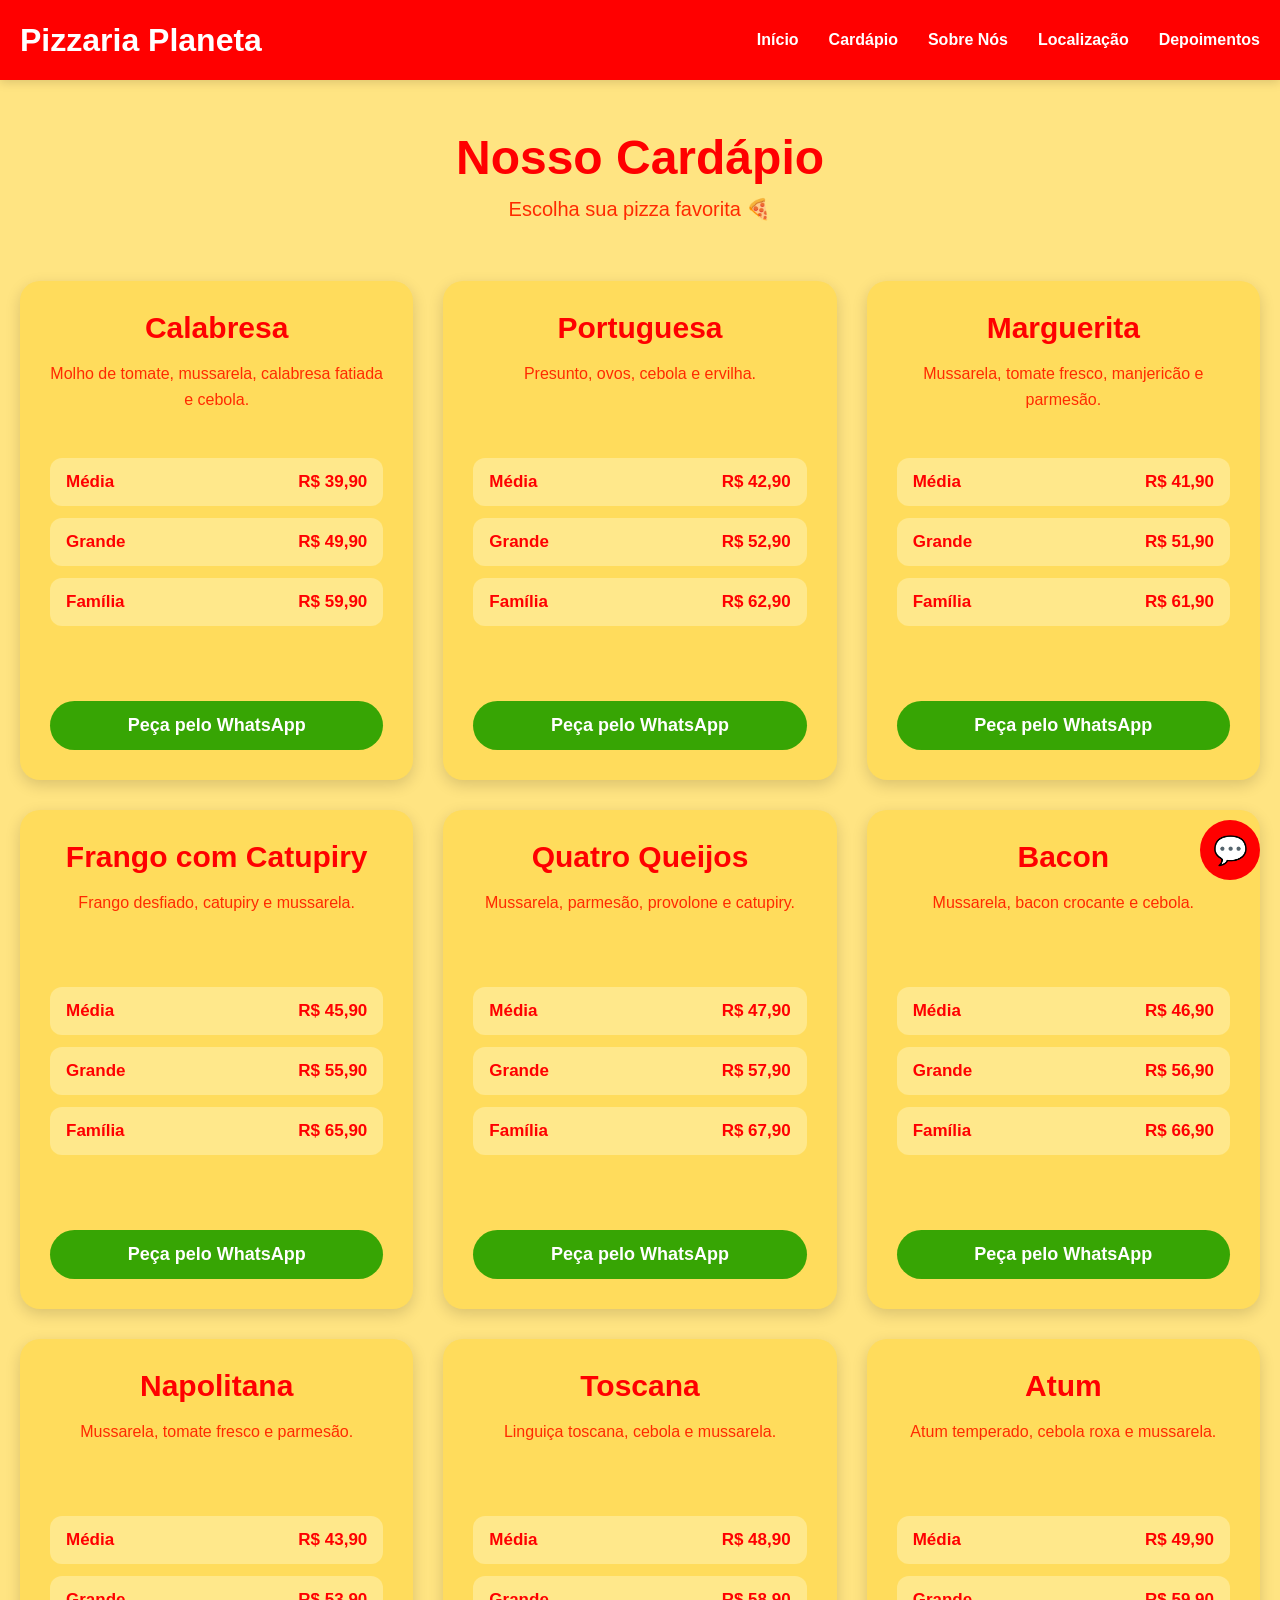
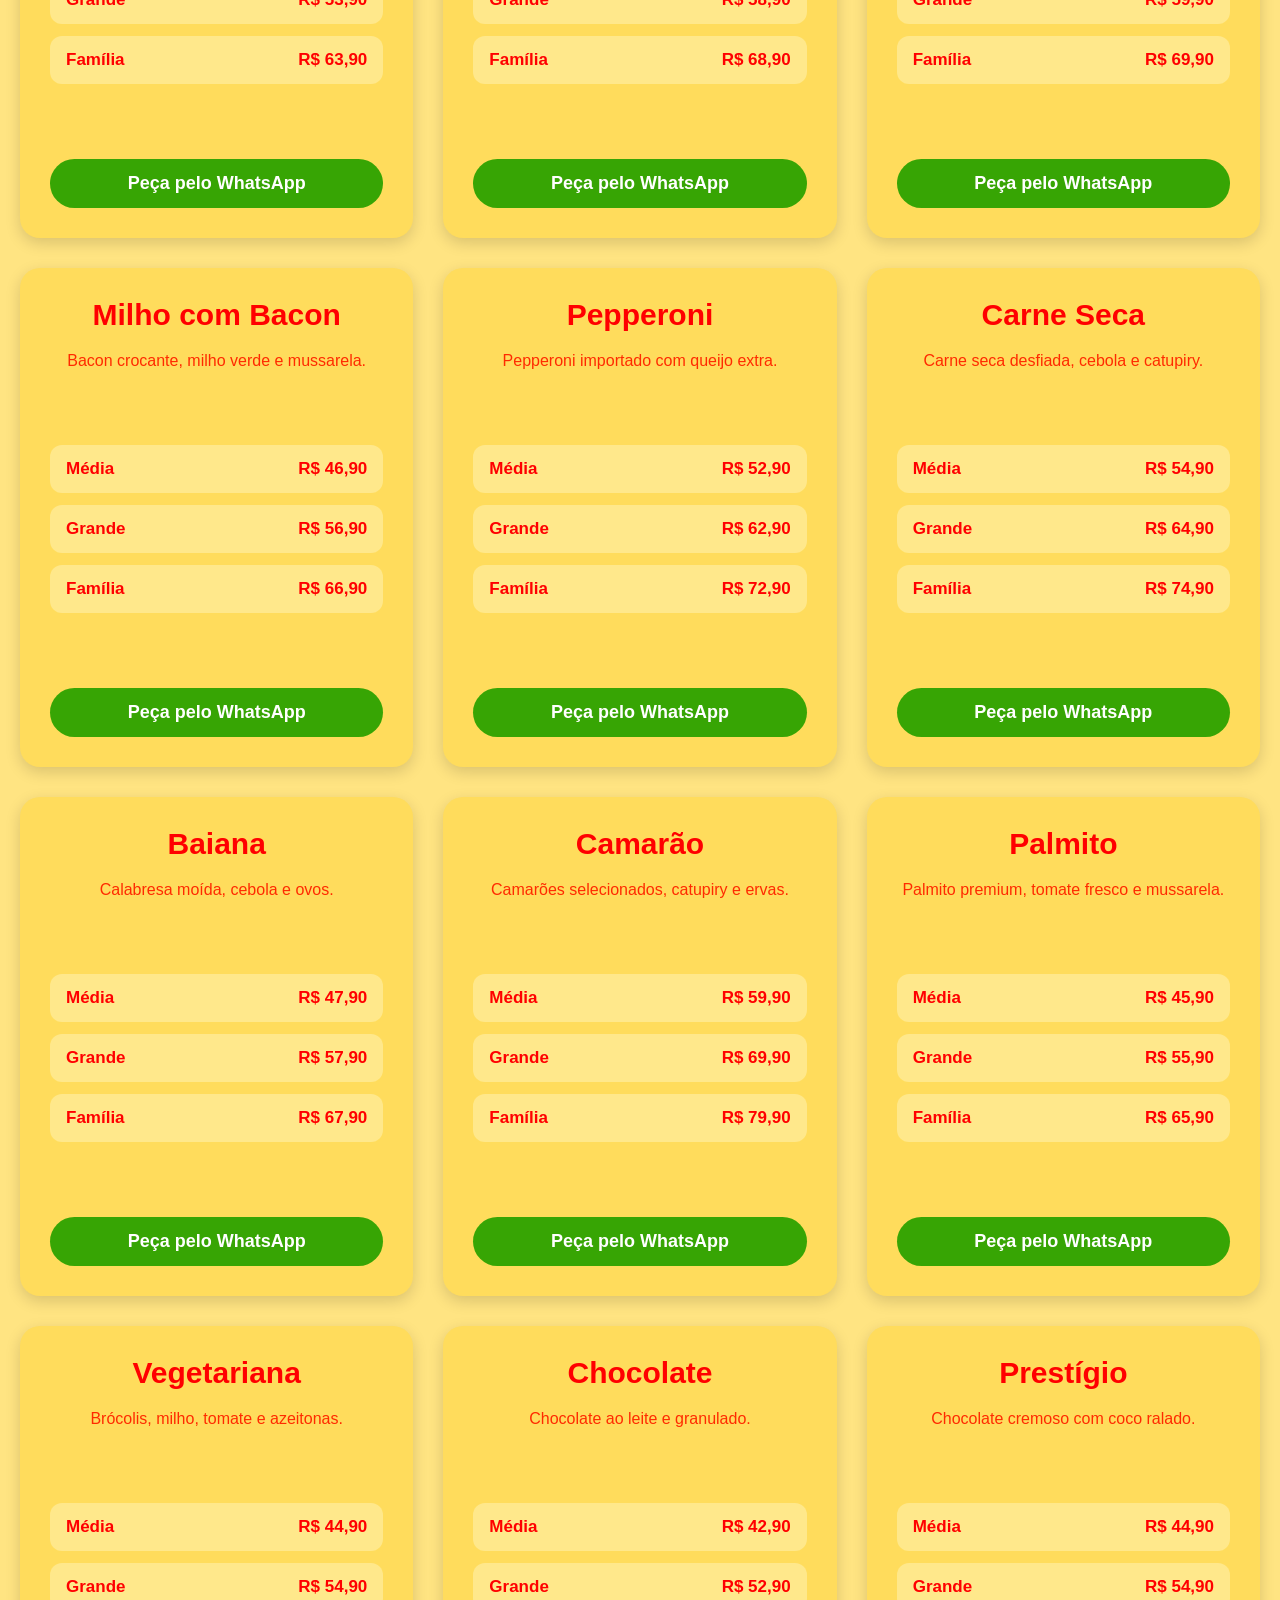
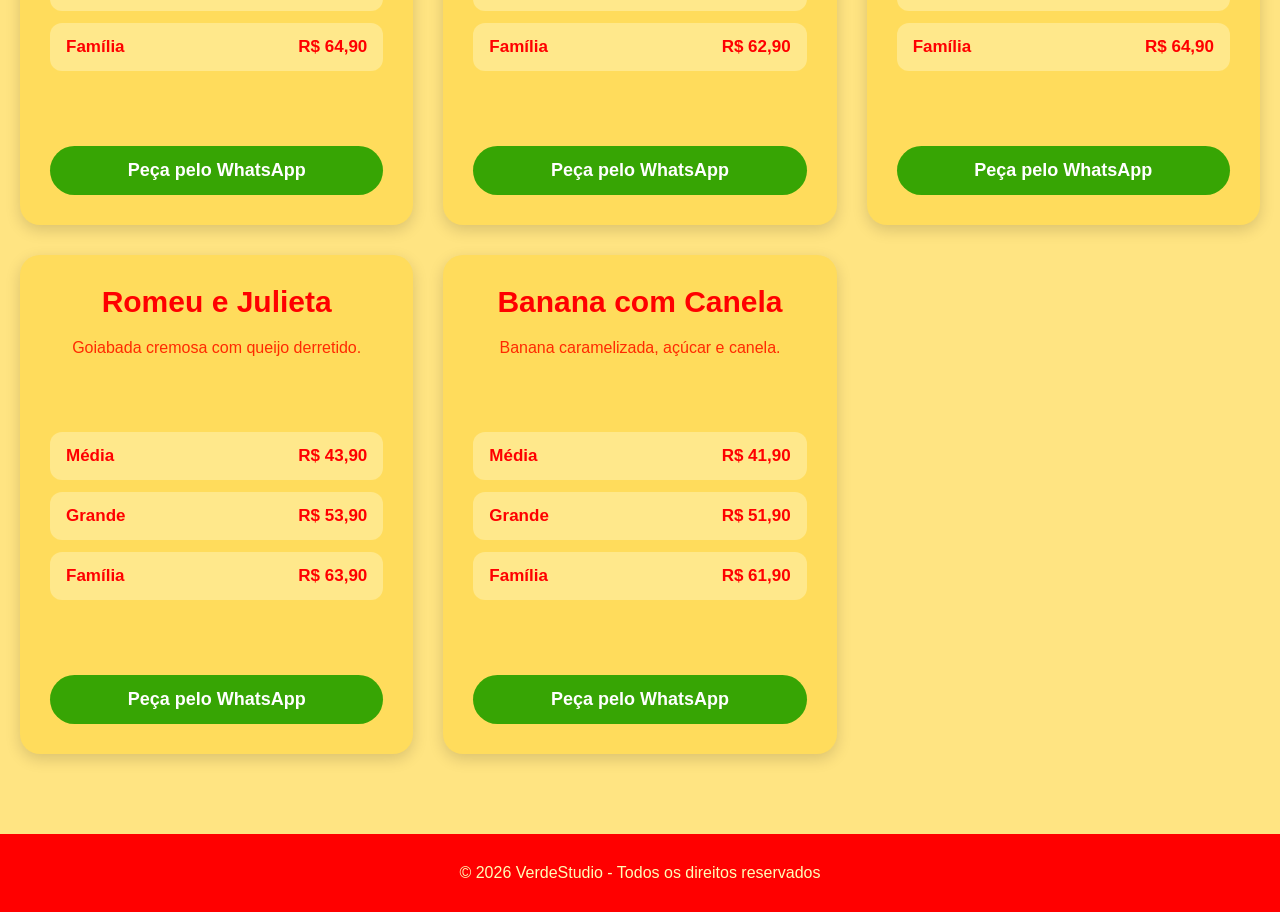
==== cardapio.html @ 8c055c87 "pagina cardapio" ====
<!DOCTYPE html>
<html lang="pt-BR">

<head>

  <meta charset="UTF-8">

  <meta name="viewport" content="width=device-width, initial-scale=1.0">

  <title>Cardápio | Pizzaria Planeta</title>

  <!-- CSS -->
  <link rel="stylesheet" href="styles/global.css">
  <link rel="stylesheet" href="styles/header.css">
  <link rel="stylesheet" href="styles/footer.css">
  <link rel="stylesheet" href="styles/cardapio.css">
  <link rel="stylesheet" href="styles/chatbot.css">
  <link rel="stylesheet" href="styles/responsive.css">

</head>

<body>

  <!-- HEADER -->

  <header>

  <nav class="navbar">

    <h2 class="logo">
      Pizzaria Planeta
    </h2>

    <div class="menu-toggle">
      ☰
    </div>

    <ul class="menu">

      <li>
        <a href="index.html">
          Início
        </a>
      </li>

      <li>
        <a href="cardapio.html">
          Cardápio
        </a>
      </li>

      <li>
        <a href="index.html#sobre">
          Sobre Nós
        </a>
      </li>

      <li>
        <a href="index.html#local">
          Localização
        </a>
      </li>

      <li>
        <a href="index.html#depoimentos">
          Depoimentos
        </a>
      </li>

    </ul>

  </nav>

  </header>

  <!-- CONTEÚDO -->

  <main class="menu-page">

    <!-- TÍTULO -->

    <section class="menu-title">

      <h1>Nosso Cardápio</h1>

      <p>
        Escolha sua pizza favorita 🍕
      </p>

    </section>

    <!-- GRID -->

    <section class="pizza-grid">

      <!-- 1 -->

      <div class="pizza-card">
        <div class="pizza-content">

          <h3>Calabresa</h3>

          <p>
            Molho de tomate, mussarela,
            calabresa fatiada e cebola.
          </p>

          <div class="prices">
            <div class="price-item"><span>Média</span><strong>R$ 39,90</strong></div>
            <div class="price-item"><span>Grande</span><strong>R$ 49,90</strong></div>
            <div class="price-item"><span>Família</span><strong>R$ 59,90</strong></div>
          </div>

          <a href="https://wa.me/5571982905351" target="_blank">
          <button class="button-whatsapp">Peça pelo WhatsApp</button>
          </a>

        </div>
      </div>

      <!-- 2 -->

      <div class="pizza-card">
        <div class="pizza-content">

          <h3>Portuguesa</h3>

          <p>
            Presunto, ovos,
            cebola e ervilha.
          </p>

          <div class="prices">
            <div class="price-item"><span>Média</span><strong>R$ 42,90</strong></div>
            <div class="price-item"><span>Grande</span><strong>R$ 52,90</strong></div>
            <div class="price-item"><span>Família</span><strong>R$ 62,90</strong></div>
          </div>

          <a href="https://wa.me/5571982905351" target="_blank">
          <button class="button-whatsapp">Peça pelo WhatsApp</button>
          </a>

        </div>
      </div>

      <!-- 3 -->

      <div class="pizza-card">
        <div class="pizza-content">

          <h3>Marguerita</h3>

          <p>
            Mussarela, tomate fresco,
            manjericão e parmesão.
          </p>

          <div class="prices">
            <div class="price-item"><span>Média</span><strong>R$ 41,90</strong></div>
            <div class="price-item"><span>Grande</span><strong>R$ 51,90</strong></div>
            <div class="price-item"><span>Família</span><strong>R$ 61,90</strong></div>
          </div>

          <a href="https://wa.me/5571982905351" target="_blank">
          <button class="button-whatsapp">Peça pelo WhatsApp</button>
          </a>

        </div>
      </div>

      <!-- 4 -->

      <div class="pizza-card">
        <div class="pizza-content">

          <h3>Frango com Catupiry</h3>

          <p>
            Frango desfiado,
            catupiry e mussarela.
          </p>

          <div class="prices">
            <div class="price-item"><span>Média</span><strong>R$ 45,90</strong></div>
            <div class="price-item"><span>Grande</span><strong>R$ 55,90</strong></div>
            <div class="price-item"><span>Família</span><strong>R$ 65,90</strong></div>
          </div>

          <a href="https://wa.me/5571982905351" target="_blank">
          <button class="button-whatsapp">Peça pelo WhatsApp</button>
          </a>

        </div>
      </div>

      <!-- 5 -->

      <div class="pizza-card">
        <div class="pizza-content">

          <h3>Quatro Queijos</h3>

          <p>
            Mussarela, parmesão,
            provolone e catupiry.
          </p>

          <div class="prices">
            <div class="price-item"><span>Média</span><strong>R$ 47,90</strong></div>
            <div class="price-item"><span>Grande</span><strong>R$ 57,90</strong></div>
            <div class="price-item"><span>Família</span><strong>R$ 67,90</strong></div>
          </div>

          <a href="https://wa.me/5571982905351" target="_blank">
          <button class="button-whatsapp">Peça pelo WhatsApp</button>
          </a> 

        </div>
      </div>

      <!-- 6 -->

      <div class="pizza-card">
        <div class="pizza-content">

          <h3>Bacon</h3>

          <p>
            Mussarela,
            bacon crocante e cebola.
          </p>

          <div class="prices">
            <div class="price-item"><span>Média</span><strong>R$ 46,90</strong></div>
            <div class="price-item"><span>Grande</span><strong>R$ 56,90</strong></div>
            <div class="price-item"><span>Família</span><strong>R$ 66,90</strong></div>
          </div>

          <a href="https://wa.me/5571982905351" target="_blank">
          <button class="button-whatsapp">Peça pelo WhatsApp</button>
          </a>

        </div>
      </div>

      <!-- 7 -->

      <div class="pizza-card">
        <div class="pizza-content">

          <h3>Napolitana</h3>

          <p>
            Mussarela, tomate fresco
            e parmesão.
          </p>

          <div class="prices">
            <div class="price-item"><span>Média</span><strong>R$ 43,90</strong></div>
            <div class="price-item"><span>Grande</span><strong>R$ 53,90</strong></div>
            <div class="price-item"><span>Família</span><strong>R$ 63,90</strong></div>
          </div>

          <a href="https://wa.me/5571982905351" target="_blank">
          <button class="button-whatsapp">Peça pelo WhatsApp</button>
          </a>

        </div>
      </div>

      <!-- 8 -->

      <div class="pizza-card">
        <div class="pizza-content">

          <h3>Toscana</h3>

          <p>
            Linguiça toscana,
            cebola e mussarela.
          </p>

          <div class="prices">
            <div class="price-item"><span>Média</span><strong>R$ 48,90</strong></div>
            <div class="price-item"><span>Grande</span><strong>R$ 58,90</strong></div>
            <div class="price-item"><span>Família</span><strong>R$ 68,90</strong></div>
          </div>

          <a href="https://wa.me/5571982905351" target="_blank">
          <button class="button-whatsapp">Peça pelo WhatsApp</button>
          </a>

        </div>
      </div>

      <!-- 9 -->

      <div class="pizza-card">
        <div class="pizza-content">

          <h3>Atum</h3>

          <p>
            Atum temperado,
            cebola roxa e mussarela.
          </p>

          <div class="prices">
            <div class="price-item"><span>Média</span><strong>R$ 49,90</strong></div>
            <div class="price-item"><span>Grande</span><strong>R$ 59,90</strong></div>
            <div class="price-item"><span>Família</span><strong>R$ 69,90</strong></div>
          </div>

          <a href="https://wa.me/5571982905351" target="_blank">
          <button class="button-whatsapp">Peça pelo WhatsApp</button>
          </a>

        </div>
      </div>

      <!-- 10 -->

      <div class="pizza-card">
        <div class="pizza-content">

          <h3>Milho com Bacon</h3>

          <p>
            Bacon crocante,
            milho verde e mussarela.
          </p>

          <div class="prices">
            <div class="price-item"><span>Média</span><strong>R$ 46,90</strong></div>
            <div class="price-item"><span>Grande</span><strong>R$ 56,90</strong></div>
            <div class="price-item"><span>Família</span><strong>R$ 66,90</strong></div>
          </div>

          <a href="https://wa.me/5571982905351" target="_blank">
          <button class="button-whatsapp">Peça pelo WhatsApp</button>
          </a>

        </div>
      </div>

      <!-- 11 -->

      <div class="pizza-card">
        <div class="pizza-content">

          <h3>Pepperoni</h3>

          <p>
            Pepperoni importado
            com queijo extra.
          </p>

          <div class="prices">
            <div class="price-item"><span>Média</span><strong>R$ 52,90</strong></div>
            <div class="price-item"><span>Grande</span><strong>R$ 62,90</strong></div>
            <div class="price-item"><span>Família</span><strong>R$ 72,90</strong></div>
          </div>

          <a href="https://wa.me/5571982905351" target="_blank">
          <button class="button-whatsapp">Peça pelo WhatsApp</button>
          </a>

        </div>
      </div>

      <!-- 12 -->

      <div class="pizza-card">
        <div class="pizza-content">

          <h3>Carne Seca</h3>

          <p>
            Carne seca desfiada,
            cebola e catupiry.
          </p>

          <div class="prices">
            <div class="price-item"><span>Média</span><strong>R$ 54,90</strong></div>
            <div class="price-item"><span>Grande</span><strong>R$ 64,90</strong></div>
            <div class="price-item"><span>Família</span><strong>R$ 74,90</strong></div>
          </div>

          <a href="https://wa.me/5571982905351" target="_blank">
          <button class="button-whatsapp">Peça pelo WhatsApp</button>
          </a>

        </div>
      </div>

      <!-- 13 -->

      <div class="pizza-card">
        <div class="pizza-content">

          <h3>Baiana</h3>

          <p>
            Calabresa moída,
            cebola e ovos.
          </p>

          <div class="prices">
            <div class="price-item"><span>Média</span><strong>R$ 47,90</strong></div>
            <div class="price-item"><span>Grande</span><strong>R$ 57,90</strong></div>
            <div class="price-item"><span>Família</span><strong>R$ 67,90</strong></div>
          </div>

          <a href="https://wa.me/5571982905351" target="_blank">
          <button class="button-whatsapp">Peça pelo WhatsApp</button>
          </a>

        </div>
      </div>

      <!-- 14 -->

      <div class="pizza-card">
        <div class="pizza-content">

          <h3>Camarão</h3>

          <p>
            Camarões selecionados,
            catupiry e ervas.
          </p>

          <div class="prices">
            <div class="price-item"><span>Média</span><strong>R$ 59,90</strong></div>
            <div class="price-item"><span>Grande</span><strong>R$ 69,90</strong></div>
            <div class="price-item"><span>Família</span><strong>R$ 79,90</strong></div>
          </div>

          <a href="https://wa.me/5571982905351" target="_blank">
          <button class="button-whatsapp">Peça pelo WhatsApp</button>
          </a>

        </div>
      </div>

      <!-- 15 -->

      <div class="pizza-card">
        <div class="pizza-content">

          <h3>Palmito</h3>

          <p>
            Palmito premium,
            tomate fresco e mussarela.
          </p>

          <div class="prices">
            <div class="price-item"><span>Média</span><strong>R$ 45,90</strong></div>
            <div class="price-item"><span>Grande</span><strong>R$ 55,90</strong></div>
            <div class="price-item"><span>Família</span><strong>R$ 65,90</strong></div>
          </div>

          <a href="https://wa.me/5571982905351" target="_blank">
          <button class="button-whatsapp">Peça pelo WhatsApp</button>
          </a>

        </div>
      </div>

      <!-- 16 -->

      <div class="pizza-card">
        <div class="pizza-content">

          <h3>Vegetariana</h3>

          <p>
            Brócolis, milho,
            tomate e azeitonas.
          </p>

          <div class="prices">
            <div class="price-item"><span>Média</span><strong>R$ 44,90</strong></div>
            <div class="price-item"><span>Grande</span><strong>R$ 54,90</strong></div>
            <div class="price-item"><span>Família</span><strong>R$ 64,90</strong></div>
          </div>

          <a href="https://wa.me/5571982905351" target="_blank">
          <button class="button-whatsapp">Peça pelo WhatsApp</button>
          </a>

        </div>
      </div>

      <!-- 17 -->

      <div class="pizza-card">
        <div class="pizza-content">

          <h3>Chocolate</h3>

          <p>
            Chocolate ao leite
            e granulado.
          </p>

          <div class="prices">
            <div class="price-item"><span>Média</span><strong>R$ 42,90</strong></div>
            <div class="price-item"><span>Grande</span><strong>R$ 52,90</strong></div>
            <div class="price-item"><span>Família</span><strong>R$ 62,90</strong></div>
          </div>

          <a href="https://wa.me/5571982905351" target="_blank">
          <button class="button-whatsapp">Peça pelo WhatsApp</button>
          </a>

        </div>
      </div>

      <!-- 18 -->

      <div class="pizza-card">
        <div class="pizza-content">

          <h3>Prestígio</h3>

          <p>
            Chocolate cremoso
            com coco ralado.
          </p>

          <div class="prices">
            <div class="price-item"><span>Média</span><strong>R$ 44,90</strong></div>
            <div class="price-item"><span>Grande</span><strong>R$ 54,90</strong></div>
            <div class="price-item"><span>Família</span><strong>R$ 64,90</strong></div>
          </div>

          <a href="https://wa.me/5571982905351" target="_blank">
          <button class="button-whatsapp">Peça pelo WhatsApp</button>
          </a>

        </div>
      </div>

      <!-- 19 -->

      <div class="pizza-card">
        <div class="pizza-content">

          <h3>Romeu e Julieta</h3>

          <p>
            Goiabada cremosa
            com queijo derretido.
          </p>

          <div class="prices">
            <div class="price-item"><span>Média</span><strong>R$ 43,90</strong></div>
            <div class="price-item"><span>Grande</span><strong>R$ 53,90</strong></div>
            <div class="price-item"><span>Família</span><strong>R$ 63,90</strong></div>
          </div>

          <a href="https://wa.me/5571982905351" target="_blank">
          <button class="button-whatsapp">Peça pelo WhatsApp</button>
          </a>

        </div>
      </div>

      <!-- 20 -->

      <div class="pizza-card">
        <div class="pizza-content">

          <h3>Banana com Canela</h3>

          <p>
            Banana caramelizada,
            açúcar e canela.
          </p>

          <div class="prices">
            <div class="price-item"><span>Média</span><strong>R$ 41,90</strong></div>
            <div class="price-item"><span>Grande</span><strong>R$ 51,90</strong></div>
            <div class="price-item"><span>Família</span><strong>R$ 61,90</strong></div>
          </div>

          <a href="https://wa.me/5571982905351" target="_blank">
          <button class="button-whatsapp">Peça pelo WhatsApp</button>
          </a>

        </div>
      </div>

    </section>

  </main>

  <!-- FOOTER -->

  <footer>

    <p>
      © 2026 VerdeStudio - Todos os direitos reservados
    </p>

  </footer>

  <div class="chatbot-button" id="chatbot-button">
  💬
</div>

<div class="chatbot-container" id="chatbot-container">

  <div class="chatbot-header">
    <h3>Atendimento Virtual 🤖</h3>
    <span id="close-chat">✖</span>
  </div>

  <div class="chatbot-messages" id="chatbot-messages">

    <div class="message bot">Olá, eu sou o Atendente Virtual da Pizzaria Planeta<br>
      <br>Me pergunte sobre:<br>
      <br>• Nossa localização<br>
      <br>• Como ver o nosso Cardápio<br>
      <br>• Como fazer o seu pedido<br>
    </div>

  </div>

  <div class="chatbot-input-area">
    <input type="text" id="chat-input" placeholder="Digite sua mensagem...">
    <button id="send-chat">Enviar</button>
  </div>

</div>

  <script src="script.js"></script>

</body>

</html>
---- styles/global.css ----
* {
  margin: 0;
  padding: 0;
  box-sizing: border-box;
}

body {
  background: #ffe482;
  color: white;
  font-family: 'Open Sans', sans-serif;
}

a {

  text-decoration: none;

  color: inherit;
}

button {
  display: flex;
  
  flex-direction: column;

  justify-content: center;
  
  align-items: center;

  background: #ff0000;
  
  color: rgb(255, 255, 255);

  border: none;

  padding: 15px 30px;

  border-radius: 30px;

  font-size: 18px;

  cursor: pointer;

  transition: 0.3s;

  margin-top: 50px;
}

button:hover {
  transform: scale(1.05);

  box-shadow: 0 0 15px #ff2626;
}

img {
  width: 100%;

  max-width: 700px;

  border-radius: 20px;

  margin-bottom: 30px;
}

.hero-buttons a {

  text-decoration: none;

  color: inherit;
}
---- styles/header.css ----
/* =========================================
   HEADER
========================================= */

header {

  position: fixed;

  top: 0;

  left: 0;

  width: 100%;

  z-index: 999;

  background: #ff0000;

  box-shadow: 0 2px 10px rgba(0,0,0,0.15);
}

/* NAVBAR */

.navbar {

  max-width: 1400px;

  margin: 0 auto;

  height: 80px;

  padding: 0 20px;

  display: flex;

  align-items: center;

  justify-content: space-between;
}

/* LOGO */

.logo {

  color: white;

  font-size: 32px;

  font-weight: bold;
}

/* MENU */

.menu {

  display: flex;

  align-items: center;

  gap: 30px;

  list-style: none;
}

.menu li {

  list-style: none;
}

.menu a {

  color: white;

  text-decoration: none;

  font-weight: bold;

  transition: 0.3s;
}

.menu a:hover {

  color: #ffe482;
}

/* BOTÃO HAMBURGUER */

.menu-toggle {

  display: none;

  font-size: 34px;

  color: white;

  cursor: pointer;

  user-select: none;
}
---- styles/footer.css ----
footer {
  background: #ff0000;

  text-align: center;

  padding: 30px 20px;

  color: #fffeb7;

  margin-top: 50px;
}
---- styles/cardapio.css ----
/* =========================================
   CARDÁPIO
========================================= */

html,
body {

  margin: 0;

  padding: 0;

  overflow-x: hidden;

  background: #ffe482;

  font-family: Arial, sans-serif;
}

/* MAIN */

.menu-page {

  width: 100%;

  min-height: 100vh;

  padding-top: 130px;

  padding-left: 20px;

  padding-right: 20px;

  padding-bottom: 80px;

  box-sizing: border-box;
}

/* TÍTULO */

.menu-title {

  width: 100%;

  text-align: center;

  margin-bottom: 60px;
}

.menu-title h1 {

  font-size: 48px;

  color: #ff0000;

  margin-bottom: 12px;
}

.menu-title p {

  font-size: 20px;

  color: #ff2a00;
}

/* GRID */

.pizza-grid {

  width: 100%;

  max-width: 1400px;

  margin: 0 auto;

  display: grid;

  grid-template-columns: repeat(auto-fit, minmax(320px, 1fr));

  gap: 30px;
}

/* CARD */

.pizza-card {

  background: #ffdc5c;

  border-radius: 20px;

  padding: 30px;

  box-sizing: border-box;

  box-shadow: 0 5px 15px rgba(0,0,0,0.15);

  transition: 0.3s;
}

.pizza-card:hover {

  transform: translateY(-8px);

  box-shadow: 0 0 20px #ff6363;
}

/* CONTEÚDO */

.pizza-content {

  display: flex;

  flex-direction: column;

  height: 100%;
}

/* TÍTULO DO SABOR */

.pizza-content h3 {

  text-align: center;

  color: #ff0000;

  font-size: 30px;

  margin-bottom: 16px;
}

/* DESCRIÇÃO */

.pizza-content p {

  text-align: center;

  color: #ff2a00;

  line-height: 1.6;

  margin-bottom: 25px;

  min-height: 72px;
}

/* PREÇOS */

.prices {

  display: flex;

  flex-direction: column;

  gap: 12px;

  margin-bottom: 25px;
}

.price-item {

  display: flex;

  justify-content: space-between;

  align-items: center;

  background: #ffe88b;

  padding: 14px 16px;

  border-radius: 12px;

  color: #ff0000;

  font-size: 17px;

  font-weight: bold;
}

/* BOTÃO */

.button-whatsapp {

  width: 100%;

  display: flex;

  align-items: center;

  justify-content: center;

  text-decoration: none;

  background: #37a504;

  color: white;

  padding: 14px;

  border-radius: 30px;

  font-size: 18px;

  font-weight: bold;

  transition: 0.3s;

  box-sizing: border-box;

  text-decoration: none;
}

.button-whatsapp:hover {

  transform: scale(1.03);

  box-shadow: 0 0 15px #25d366;
}

/* FOOTER */

footer {

  margin-top: 0;
}

/* =========================================
   RESPONSIVO
========================================= */

@media (max-width: 992px) {

  .pizza-grid {

    grid-template-columns: repeat(auto-fit, minmax(280px, 1fr));
  }
}

@media (max-width: 768px) {

  .menu-page {

    padding-top: 120px;

    padding-left: 16px;

    padding-right: 16px;
  }

  .menu-title {

    margin-bottom: 40px;
  }

  .menu-title h1 {

    font-size: 36px;
  }

  .menu-title p {

    font-size: 18px;
  }

  .pizza-grid {

    grid-template-columns: 1fr;

    gap: 20px;
  }

  .pizza-card {

    padding: 24px;
  }

  .pizza-content h3 {

    font-size: 26px;
  }

  .pizza-content p {

    font-size: 16px;

    min-height: auto;
  }

  .price-item {

    font-size: 16px;
  }
  
}

@media (max-width: 480px) {

  .menu-page {

    padding-top: 110px;

    padding-left: 12px;

    padding-right: 12px;

    padding-bottom: 60px;
  }

  .menu-title h1 {

    font-size: 30px;
  }

  .menu-title p {

    font-size: 16px;
  }

  .pizza-card {

    padding: 20px;

    border-radius: 16px;
  }

  .pizza-content h3 {

    font-size: 24px;
  }

  .price-item {

    padding: 12px 14px;

    font-size: 15px;
  }

}
---- styles/chatbot.css ----
/* CHATBOT */

.chatbot-button {
    position: fixed;
    bottom: 20px;
    right: 20px;
    background: #ff0000;
    color: rgb(255, 145, 0);
    width: 60px;
    height: 60px;
    border-radius: 50%;
    display: flex;
    justify-content: center;
    align-items: center;
    font-size: 28px;
    cursor: pointer;
    transition: 0.3s;

}

.chatbot-button:hover {
  transform: scale(1.05);
  box-shadow: 0 0 15px #ff0000;

}  

.chatbot-container {
    position: fixed;
    bottom: 90px;
    right: 20px;
    width: 320px;
    background: #000000;
    border-radius: 15px;
    display: none;
    flex-direction: column;
    overflow: hidden;
}

.chatbot-header {
    background: #ff2a00;
    color: rgb(255, 255, 255);
    padding: 15px;
    display: flex;
    justify-content: space-between;
}

.chatbot-messages {
    height: 300px;
    padding: 15px;
    background: #000000;
    overflow-y: auto;
    display: flex;
    flex-direction: column;
    gap: 10px;
}

.chatbot-input-area {
    display: flex;
}

.chatbot-input-area input {
    flex: 1;
    padding: 10px;
}

.chatbot-input-area button {
    background: #ff2a00;
    color: rgb(255, 255, 255);
    border: none;
    padding: 10px;
}
---- styles/responsive.css ----
/* =========================================
   RESPONSIVO
========================================= */

@media (max-width: 768px) {

  /* HERO */

  .hero h1 {

    font-size: 36px;
  }

  .hero p {

    font-size: 18px;
  }

  /* NAVBAR */

  .navbar {

    height: 80px;
  }

  .logo {

    font-size: 26px;
  }

  /* HAMBURGUER */

  .menu-toggle {

    display: block;
  }

  /* MENU MOBILE */

  .menu {

    display: none;

    position: absolute;

    top: 80px;

    right: 20px;

    flex-direction: column;

    gap: 20px;

    background: #111111;

    padding: 25px;

    border-radius: 14px;

    min-width: 220px;

    box-shadow: 0 10px 25px rgba(0,0,0,0.3);
  }

  .menu.active {

    display: flex;
  }

  .menu a {

    color: white;

    font-size: 18px;
  }

  /* CARDS */

  .cards,
  .testimonial-cards,
  .pizza-grid {

    flex-direction: column;

    align-items: center;
  }

  .card,
  .testimonial,
  .pizza-card {

    width: 100%;

    max-width: 350px;
  }

  /* TÍTULOS */

  .services h2,
  .local h2,
  .testimonials h2,
  .menu-title h1 {

    font-size: 32px;
  }

  .menu-title p {

    font-size: 18px;
  }

  /* CARDÁPIO */

  .menu-page {

    padding-top: 120px;
  }
}
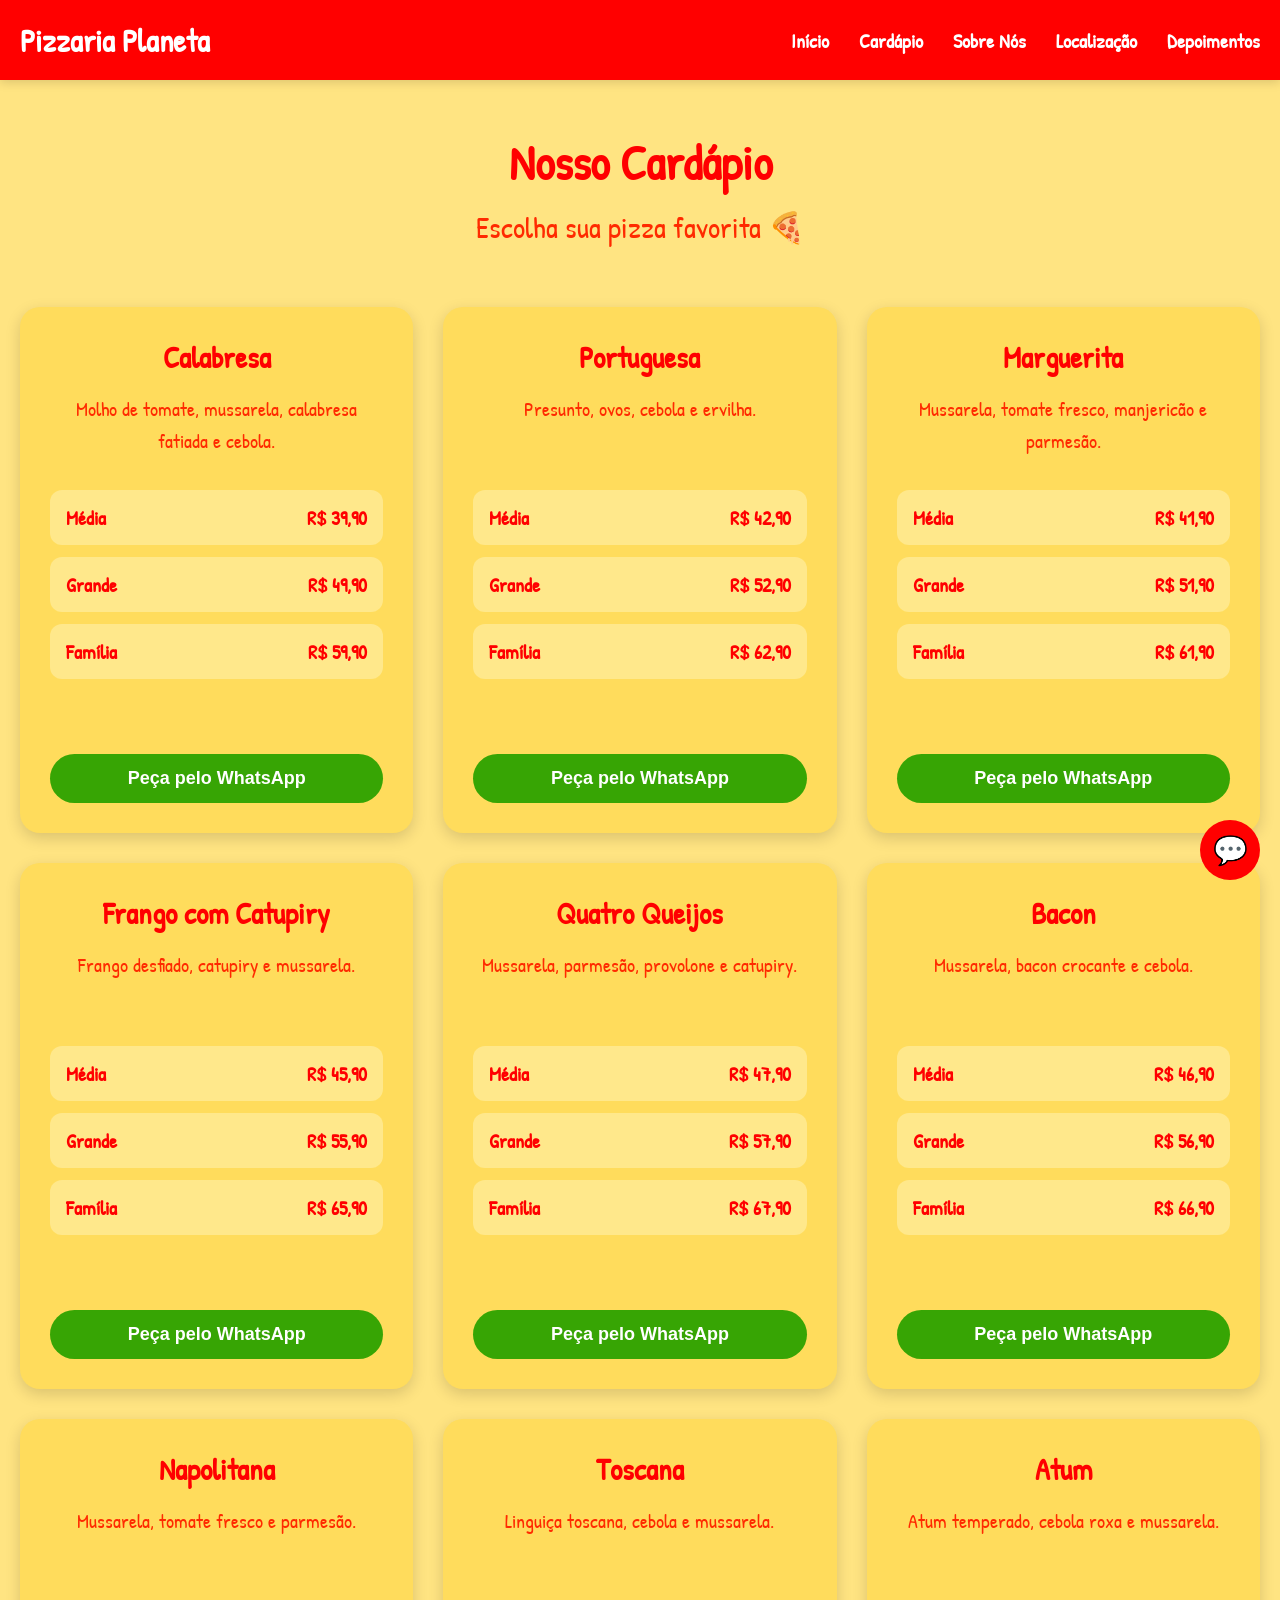
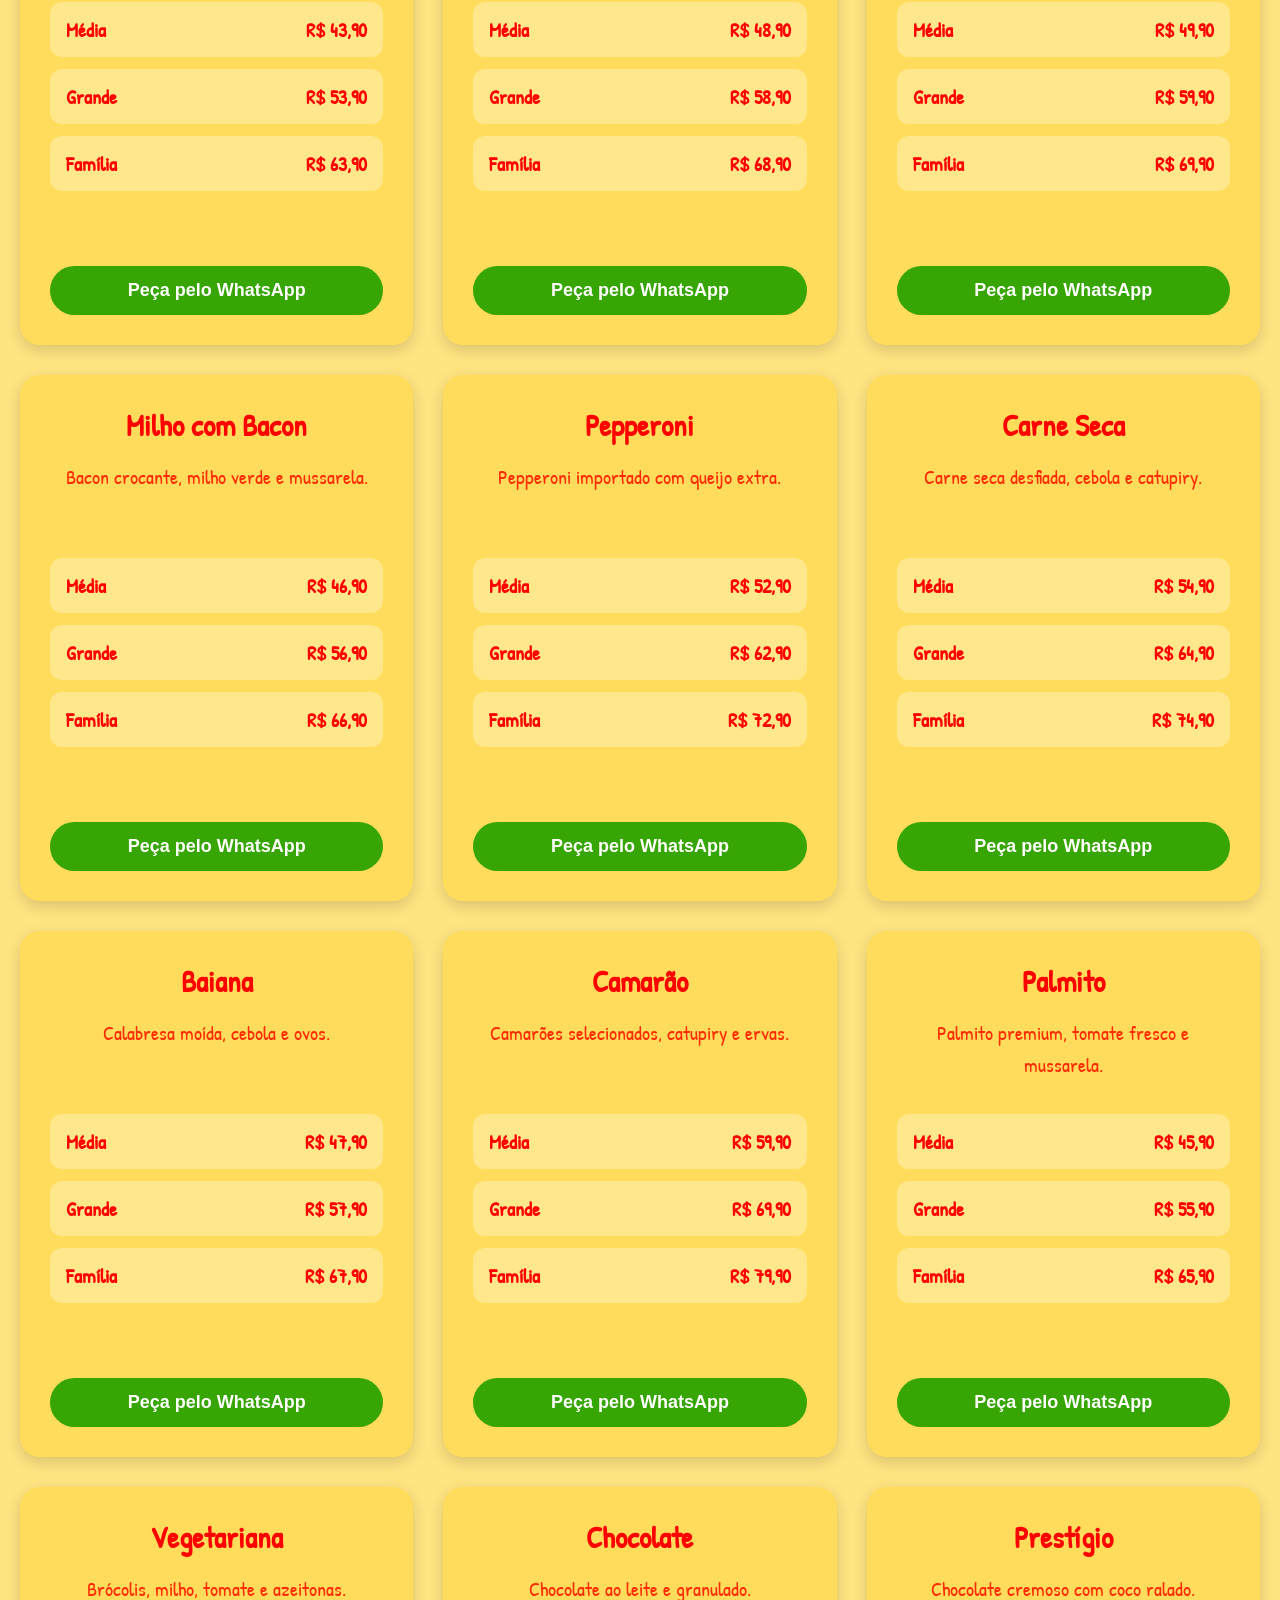
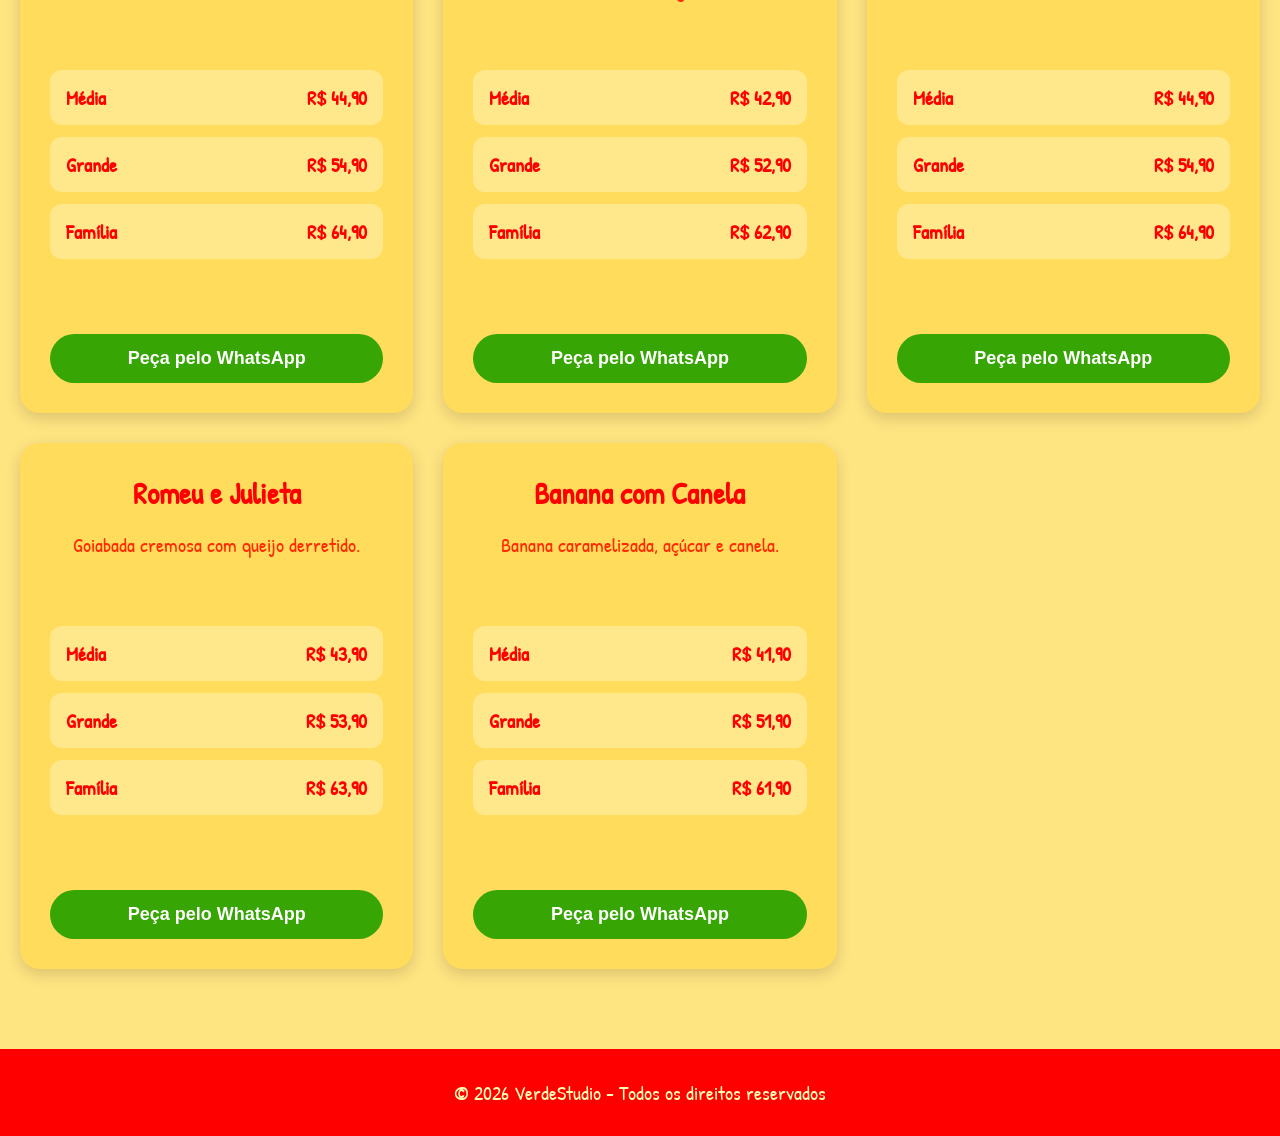
==== commit 836cbaea: "atualização" ====
--- a/cardapio.html
+++ b/cardapio.html
@@ -17,6 +17,10 @@
   <link rel="stylesheet" href="styles/chatbot.css">
   <link rel="stylesheet" href="styles/responsive.css">
 
+  <link rel="preconnect" href="https://fonts.googleapis.com">
+  <link rel="preconnect" href="https://fonts.gstatic.com" crossorigin>
+  <link href="https://fonts.googleapis.com/css2?family=Artifika&family=Caveat+Brush&family=Open+Sans:ital,wght@0,300..800;1,300..800&family=Patrick+Hand&display=swap" rel="stylesheet">
+  
 </head>
 
 <body>
--- a/styles/global.css
+++ b/styles/global.css
@@ -7,7 +7,7 @@
 body {
   background: #ffe482;
   color: white;
-  font-family: 'Open Sans', sans-serif;
+  font-family: 'Patrick Hand', sans-serif;
 }
 
 a {
--- a/styles/header.css
+++ b/styles/header.css
@@ -3,83 +3,57 @@
 ========================================= */
 
 header {
-
   position: fixed;
-
   top: 0;
-
   left: 0;
-
   width: 100%;
-
   z-index: 999;
-
   background: #ff0000;
-
   box-shadow: 0 2px 10px rgba(0,0,0,0.15);
 }
 
 /* NAVBAR */
 
 .navbar {
-
   max-width: 1400px;
-
   margin: 0 auto;
-
   height: 80px;
-
   padding: 0 20px;
-
   display: flex;
-
   align-items: center;
-
   justify-content: space-between;
 }
 
 /* LOGO */
 
 .logo {
-
   color: white;
-
   font-size: 32px;
-
   font-weight: bold;
 }
 
 /* MENU */
 
 .menu {
-
   display: flex;
-
   align-items: center;
-
   gap: 30px;
-
   list-style: none;
+  font-size: 20px;
 }
 
 .menu li {
-
   list-style: none;
 }
 
 .menu a {
-
   color: white;
-
   text-decoration: none;
-
   font-weight: bold;
-
   transition: 0.3s;
 }
 
 .menu a:hover {
-
   color: #ffe482;
 }
 
@@ -88,12 +62,8 @@
 .menu-toggle {
 
   display: none;
-
   font-size: 34px;
-
   color: white;
-
   cursor: pointer;
-
   user-select: none;
 }
--- a/styles/footer.css
+++ b/styles/footer.css
@@ -1,11 +1,8 @@
 footer {
   background: #ff0000;
-
   text-align: center;
-
   padding: 30px 20px;
-
   color: #fffeb7;
-
   margin-top: 50px;
+  font-size: 20px;
 }
--- a/styles/cardapio.css
+++ b/styles/cardapio.css
@@ -13,7 +13,7 @@
 
   background: #ffe482;
 
-  font-family: Arial, sans-serif;
+  font-family: Patrick Hand, sans-serif;
 }
 
 /* MAIN */
@@ -57,121 +57,123 @@
 
 .menu-title p {
 
+  font-size: 30px;
+
+  color: #ff2a00;
+}
+
+/* GRID */
+
+.pizza-grid {
+
+  width: 100%;
+
+  max-width: 1400px;
+
+  margin: 0 auto;
+
+  display: grid;
+
+  grid-template-columns: repeat(auto-fit, minmax(320px, 1fr));
+
+  gap: 30px;
+}
+
+/* CARD */
+
+.pizza-card {
+
+  background: #ffdc5c;
+
+  border-radius: 20px;
+
+  padding: 30px;
+
+  box-sizing: border-box;
+
+  box-shadow: 0 5px 15px rgba(0,0,0,0.15);
+
+  transition: 0.3s;
+}
+
+.pizza-card:hover {
+
+  transform: translateY(-8px);
+
+  box-shadow: 0 0 20px #ff6363;
+}
+
+/* CONTEÚDO */
+
+.pizza-content {
+
+  display: flex;
+
+  flex-direction: column;
+
+  height: 100%;
+}
+
+/* TÍTULO DO SABOR */
+
+.pizza-content h3 {
+
+  text-align: center;
+
+  color: #ff0000;
+
+  font-size: 30px;
+
+  margin-bottom: 16px;
+}
+
+/* DESCRIÇÃO */
+
+.pizza-content p {
+
+  text-align: center;
+
+  color: #ff2a00;
+
+  line-height: 1.6;
+
+  margin-bottom: 25px;
+
+  min-height: 72px;
+
   font-size: 20px;
-
-  color: #ff2a00;
-}
-
-/* GRID */
-
-.pizza-grid {
-
-  width: 100%;
-
-  max-width: 1400px;
-
-  margin: 0 auto;
-
-  display: grid;
-
-  grid-template-columns: repeat(auto-fit, minmax(320px, 1fr));
-
-  gap: 30px;
-}
-
-/* CARD */
-
-.pizza-card {
-
-  background: #ffdc5c;
-
-  border-radius: 20px;
-
-  padding: 30px;
-
-  box-sizing: border-box;
-
-  box-shadow: 0 5px 15px rgba(0,0,0,0.15);
-
-  transition: 0.3s;
-}
-
-.pizza-card:hover {
-
-  transform: translateY(-8px);
-
-  box-shadow: 0 0 20px #ff6363;
-}
-
-/* CONTEÚDO */
-
-.pizza-content {
+}
+
+/* PREÇOS */
+
+.prices {
 
   display: flex;
 
   flex-direction: column;
 
-  height: 100%;
-}
-
-/* TÍTULO DO SABOR */
-
-.pizza-content h3 {
-
-  text-align: center;
+  gap: 12px;
+
+  margin-bottom: 25px;
+}
+
+.price-item {
+
+  display: flex;
+
+  justify-content: space-between;
+
+  align-items: center;
+
+  background: #ffe88b;
+
+  padding: 14px 16px;
+
+  border-radius: 12px;
 
   color: #ff0000;
 
-  font-size: 30px;
-
-  margin-bottom: 16px;
-}
-
-/* DESCRIÇÃO */
-
-.pizza-content p {
-
-  text-align: center;
-
-  color: #ff2a00;
-
-  line-height: 1.6;
-
-  margin-bottom: 25px;
-
-  min-height: 72px;
-}
-
-/* PREÇOS */
-
-.prices {
-
-  display: flex;
-
-  flex-direction: column;
-
-  gap: 12px;
-
-  margin-bottom: 25px;
-}
-
-.price-item {
-
-  display: flex;
-
-  justify-content: space-between;
-
-  align-items: center;
-
-  background: #ffe88b;
-
-  padding: 14px 16px;
-
-  border-radius: 12px;
-
-  color: #ff0000;
-
-  font-size: 17px;
+  font-size: 20px;
 
   font-weight: bold;
 }
--- a/styles/chatbot.css
+++ b/styles/chatbot.css
@@ -19,8 +19,8 @@
 }
 
 .chatbot-button:hover {
-  transform: scale(1.05);
-  box-shadow: 0 0 15px #ff0000;
+    transform: scale(1.05);
+    box-shadow: 0 0 15px #ff0000;
 
 }  
 
@@ -29,7 +29,7 @@
     bottom: 90px;
     right: 20px;
     width: 320px;
-    background: #000000;
+    background: #ffe482;
     border-radius: 15px;
     display: none;
     flex-direction: column;
@@ -38,7 +38,7 @@
 
 .chatbot-header {
     background: #ff2a00;
-    color: rgb(255, 255, 255);
+    color: white;
     padding: 15px;
     display: flex;
     justify-content: space-between;
@@ -47,7 +47,7 @@
 .chatbot-messages {
     height: 300px;
     padding: 15px;
-    background: #000000;
+    background: #ffe482;
     overflow-y: auto;
     display: flex;
     flex-direction: column;
@@ -59,6 +59,7 @@
 }
 
 .chatbot-input-area input {
+    margin-top: auto;
     flex: 1;
     padding: 10px;
 }
@@ -68,4 +69,12 @@
     color: rgb(255, 255, 255);
     border: none;
     padding: 10px;
+    margin-top: 0;
 }
+
+.message.bot {
+  background: white;
+  color: black;
+  padding: 15px;
+  border-radius: 10px;
+}
